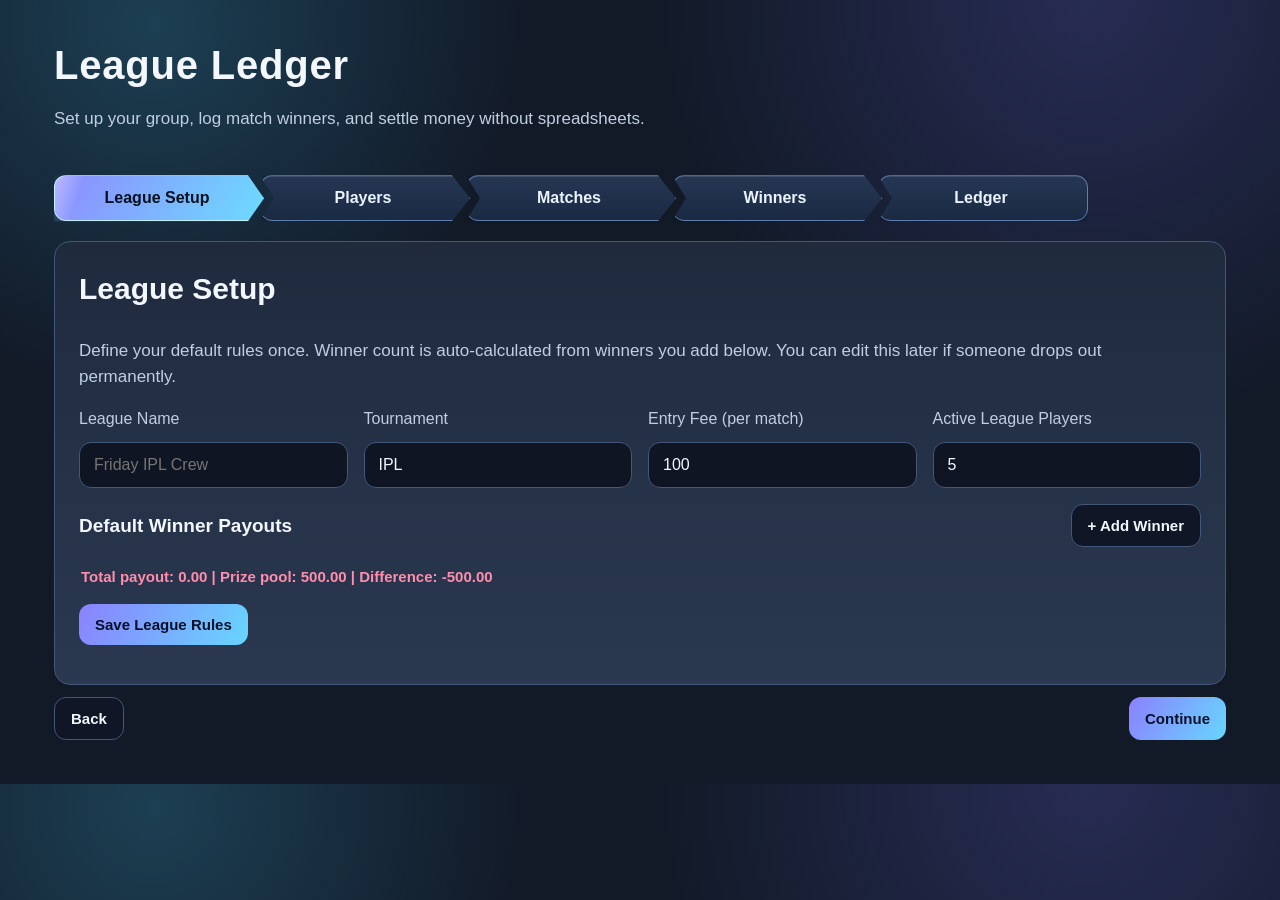
==== static/index.html @ 1a07c6d8 "Built logic engine with prototype" ====
<!doctype html>
<html lang="en">
<head>
  <meta charset="UTF-8">
  <meta name="viewport" content="width=device-width, initial-scale=1.0">
  <title>League Ledger Prototype</title>
  <link rel="stylesheet" href="/static/styles.css">
</head>
<body>
  <header class="shell-header">
    <h1>League Ledger</h1>
    <p>Set up your group, log match winners, and settle money without spreadsheets.</p>
  </header>

  <main class="shell-main">
    <nav class="step-nav" aria-label="Flow steps">
      <button class="step-pill active" data-step="setup">League Setup</button>
      <button class="step-pill" data-step="players">Players</button>
      <button class="step-pill" data-step="matches">Matches</button>
      <button class="step-pill" data-step="winners">Winners</button>
      <button class="step-pill" data-step="ledger">Ledger</button>
    </nav>

    <section class="panel step-panel active" id="step-setup">
      <h2>League Setup</h2>
      <p class="muted">Define your default rules once. Winner count is auto-calculated from winners you add below. You can edit this later if someone drops out permanently.</p>

      <form id="league-form" class="grid">
        <label>League Name
          <input name="name" placeholder="Friday IPL Crew" required>
        </label>
        <label>Tournament
          <input name="tournament" value="IPL" required>
        </label>
        <label>Entry Fee (per match)
          <input type="number" name="entry_fee" value="100" min="1" required>
        </label>
        <label>Active League Players
          <input type="number" name="active_player_count" value="5" min="2" required>
        </label>

        <div class="full">
          <div class="line-head">
            <h3>Default Winner Payouts</h3>
            <button type="button" id="add-default-payout" class="ghost">+ Add Winner</button>
          </div>
          <div id="default-payouts" class="stack"></div>
          <p id="default-payout-total" class="payout-total muted small"></p>
        </div>

        <div class="actions full">
          <button type="submit">Save League Rules</button>
        </div>
      </form>
      <p id="league-state" class="muted small"></p>
    </section>

    <section class="panel step-panel" id="step-players">
      <h2>Players</h2>
      <p class="muted">Add all league participants once, then reuse every match.</p>

      <form id="player-form" class="inline-form">
        <input name="name" placeholder="Enter player name" required>
        <button type="submit">Add Player</button>
      </form>

      <ul id="players-list" class="chips"></ul>
    </section>

    <section class="panel step-panel" id="step-matches">
      <h2>Matches</h2>
      <p class="muted">Create matches for your league. Optional match exceptions are hidden until needed.</p>

      <form id="match-form" class="grid">
        <label>Match Title
          <input name="title" placeholder="CSK vs MI" required>
        </label>
        <label>Match Date
          <input type="date" name="match_date" required>
        </label>

        <label class="full toggle">
          <input type="checkbox" id="enable-overrides"> Enable match-level exception settings
        </label>

        <div id="override-zone" class="full hidden soft-box">
          <label>Override Winner Count
            <input type="number" name="winner_count" min="1">
          </label>
          <div class="line-head">
            <h3>Override Winner Payouts</h3>
            <button type="button" id="add-override-payout" class="ghost">+ Add Winner</button>
          </div>
          <div id="override-payouts" class="stack"></div>
          <p id="override-payout-total" class="payout-total muted small"></p>
        </div>

        <div class="actions full">
          <button type="submit">Add Match</button>
        </div>
      </form>

      <div id="match-feed" class="feed"></div>
    </section>

    <section class="panel step-panel" id="step-winners">
      <h2>Winners</h2>
      <p class="muted">Pick the match, then assign winners rank by rank with searchable selectors.</p>

      <div class="inline-form">
        <select id="match-select"></select>
        <button id="load-winner-form" type="button">Start Assignment</button>
        <button id="mark-cancelled" type="button" class="ghost">Washout / Cancelled</button>
      </div>

      <form id="winners-form" class="stack"></form>
    </section>

    <section class="panel step-panel" id="step-ledger">
      <h2>Ledger</h2>
      <p class="muted">Spent = completed matches x entry fee. Net = won - spent.</p>

      <table>
        <thead>
          <tr><th>Player</th><th>Spent</th><th>Won</th><th>Net</th></tr>
        </thead>
        <tbody id="ledger-body"></tbody>
      </table>
    </section>

    <div class="flow-controls">
      <button type="button" id="prev-step" class="ghost">Back</button>
      <button type="button" id="next-step">Continue</button>
    </div>
  </main>

  <script src="/static/app.js"></script>
</body>
</html>
---- static/styles.css ----
:root {
  --bg: #121a28;
  --panel: #1f2a3d;
  --panel-2: #2a3850;
  --text: #f3f7ff;
  --muted: #c1cee2;
  --accent: #67d6ff;
  --accent-2: #8b81ff;
  --border: #42577a;
  --chip: #1a2538;
  --good: #5ce8a0;
  --bad: #ff8dae;
}

* { box-sizing: border-box; }

body {
  margin: 0;
  font-family: "Avenir Next", "Nunito Sans", "Segoe UI", sans-serif;
  font-size: 17px;
  line-height: 1.55;
  color: var(--text);
  background:
    radial-gradient(circle at 12% 3%, rgba(69, 212, 255, 0.2), transparent 27%),
    radial-gradient(circle at 85% 0, rgba(123, 114, 255, 0.2), transparent 32%),
    var(--bg);
}

.shell-header {
  max-width: 1220px;
  margin: 0 auto;
  padding: 34px 24px 12px;
}

.shell-header h1 {
  margin: 0;
  font-size: 40px;
  letter-spacing: 0.02em;
}

.shell-header p {
  margin-top: 10px;
  color: var(--muted);
}

.shell-main {
  max-width: 1220px;
  margin: 0 auto;
  padding: 14px 24px 44px;
}

.step-nav {
  display: flex;
  flex-wrap: nowrap;
  gap: 0;
  margin-bottom: 18px;
  overflow-x: auto;
  padding-bottom: 2px;
}

.step-pill {
  border: 1px solid #5f7fae;
  color: #eaf3ff;
  background: linear-gradient(180deg, #253654, #1b2a43);
  border-radius: 12px;
  padding: 13px 24px 13px 20px;
  font-size: 16px;
  cursor: pointer;
  font-weight: 700;
  position: relative;
  overflow: hidden;
  min-width: 210px;
  text-align: center;
  clip-path: polygon(0 0, calc(100% - 18px) 0, 100% 50%, calc(100% - 18px) 100%, 0 100%, 14px 50%);
  margin-right: -10px;
  z-index: 1;
  box-shadow: inset 0 1px 0 rgba(255, 255, 255, 0.12), 0 4px 14px rgba(8, 14, 28, 0.35);
}

.step-pill.active {
  background: linear-gradient(120deg, #8f8bff, #6cdbff);
  color: #04101f;
  border: 1px solid rgba(206, 245, 255, 0.9);
  box-shadow: 0 10px 24px rgba(103, 214, 255, 0.36);
  z-index: 3;
}

.step-pill.active::after {
  content: "";
  position: absolute;
  top: -35%;
  left: -28%;
  width: 38%;
  height: 170%;
  transform: rotate(18deg);
  background: linear-gradient(90deg, rgba(255, 255, 255, 0), rgba(255, 255, 255, 0.55), rgba(255, 255, 255, 0));
  animation: stepShine 2.2s ease-in-out infinite;
  pointer-events: none;
}

@keyframes stepShine {
  0% { left: -35%; }
  55% { left: 112%; }
  100% { left: 112%; }
}

.step-pill:first-child {
  clip-path: polygon(0 0, calc(100% - 16px) 0, 100% 50%, calc(100% - 16px) 100%, 0 100%);
}

.step-pill:last-child {
  clip-path: polygon(0 0, 100% 0, 100% 100%, 0 100%, 14px 50%);
  margin-right: 0;
}

.step-pill:only-child {
  clip-path: none;
  border-radius: 12px;
}

.panel {
  display: none;
  background: linear-gradient(180deg, var(--panel), var(--panel-2));
  border: 1px solid var(--border);
  border-radius: 16px;
  padding: 24px;
}

.panel.active { display: block; }

h2 { margin-top: 0; font-size: 30px; }
h3 { margin: 0; font-size: 19px; }

.grid {
  display: grid;
  grid-template-columns: repeat(auto-fit, minmax(240px, 1fr));
  gap: 16px;
}

.full { grid-column: 1 / -1; }

label {
  display: grid;
  gap: 10px;
  color: var(--muted);
  font-size: 16px;
}

input,
select,
textarea {
  width: 100%;
  border: 1px solid var(--border);
  background: #0f1523;
  color: var(--text);
  border-radius: 12px;
  padding: 13px 14px;
  font-size: 16px;
}

button {
  border: none;
  border-radius: 12px;
  padding: 12px 16px;
  font-size: 15px;
  cursor: pointer;
  font-weight: 700;
  color: #061027;
  background: linear-gradient(120deg, var(--accent-2), var(--accent));
}

button.ghost {
  color: var(--text);
  border: 1px solid var(--border);
  background: #101625;
}

.inline-form {
  display: flex;
  align-items: start;
  gap: 10px;
  flex-wrap: wrap;
}

.inline-form input,
.inline-form select {
  min-width: 280px;
  flex: 1;
}

.actions {
  display: flex;
  gap: 10px;
  justify-content: flex-start;
}

.line-head {
  display: flex;
  align-items: center;
  justify-content: space-between;
  gap: 10px;
  margin-bottom: 8px;
}

.stack { display: grid; gap: 10px; }

.payout-row {
  display: grid;
  grid-template-columns: 130px 1fr auto;
  gap: 10px;
  align-items: center;
  background: #152033;
  border: 1px solid var(--border);
  border-radius: 12px;
  padding: 10px;
}

.payout-row .remove {
  background: #2f3b58;
  color: var(--text);
  padding: 8px 10px;
}

.toggle {
  display: flex;
  align-items: center;
  gap: 10px;
}

.toggle input {
  width: auto;
  margin: 0;
}

.hidden { display: none !important; }

.soft-box {
  border: 1px dashed var(--border);
  border-radius: 14px;
  padding: 14px;
}

.chips {
  list-style: none;
  padding: 0;
  margin: 14px 0 0;
  display: grid;
  grid-template-columns: repeat(auto-fit, minmax(190px, 1fr));
  gap: 10px;
}

.chips li {
  background: var(--chip);
  border: 1px solid var(--border);
  border-radius: 12px;
  padding: 12px 14px;
  font-size: 15px;
  display: flex;
  justify-content: space-between;
  align-items: center;
}

.chips .remove {
  background: #2f3b58;
  color: var(--text);
  font-size: 13px;
  padding: 4px 7px;
}

.feed {
  margin-top: 14px;
  display: grid;
  gap: 10px;
}

.feed-item {
  border: 1px solid var(--border);
  background: #0f1523;
  border-radius: 14px;
  padding: 14px;
  color: var(--muted);
}

.rank-card {
  background: #0f1523;
  border: 1px solid var(--border);
  border-radius: 14px;
  padding: 14px;
}

.rank-card h4 {
  margin: 0 0 10px;
  color: #deebff;
  font-size: 21px;
}

.rank-select-row {
  display: grid;
  grid-template-columns: 1fr auto;
  gap: 10px;
  margin-top: 10px;
}

.rank-select-row .remove {
  background: #2f3b58;
  color: var(--text);
}

.muted {
  color: var(--muted);
}

.small {
  font-size: 15px;
}

.flow-controls {
  margin-top: 12px;
  display: flex;
  justify-content: space-between;
  gap: 10px;
}

table {
  width: 100%;
  border-collapse: collapse;
}

th,
td {
  padding: 12px 10px;
  font-size: 16px;
  border-bottom: 1px solid var(--border);
  text-align: left;
}

th {
  color: var(--muted);
  text-transform: uppercase;
  font-size: 13px;
}

.pos { color: var(--good); }
.neg { color: var(--bad); }

@media (max-width: 760px) {
  .payout-row,
  .rank-select-row {
    grid-template-columns: 1fr;
  }

  .flow-controls {
    flex-direction: column;
  }

  .step-nav {
    display: grid;
    grid-template-columns: 1fr;
  }

  .step-pill,
  .step-pill:first-child,
  .step-pill:last-child {
    clip-path: none;
    border-radius: 12px;
    min-width: 0;
    padding: 12px 14px;
    margin-right: 0;
  }

  .flow-controls button {
    width: 100%;
  }
}

.autocomplete {
  position: relative;
}

.suggestions {
  position: absolute;
  top: calc(100% + 6px);
  left: 0;
  right: 0;
  z-index: 40;
  border: 1px solid var(--border);
  border-radius: 12px;
  background: #152033;
  box-shadow: 0 10px 24px rgba(0, 0, 0, 0.35);
  max-height: 220px;
  overflow-y: auto;
  padding: 6px;
  display: grid;
  gap: 4px;
}

.suggestion-item {
  width: 100%;
  text-align: left;
  color: var(--text);
  background: transparent;
  border: 1px solid transparent;
  border-radius: 10px;
  padding: 10px;
  font-size: 15px;
}

.suggestion-item:hover,
.suggestion-item.active {
  background: #1a2236;
  border-color: var(--border);
}


.suggestions.hidden {
  display: none !important;
}
.field-error {
  border-color: var(--bad);
  box-shadow: 0 0 0 1px rgba(255, 141, 174, 0.35);
}

.winner-feedback {
  margin: 0 0 10px;
  border: 1px solid rgba(255, 141, 174, 0.4);
  border-radius: 12px;
  color: #ffd5e2;
  background: rgba(255, 80, 130, 0.12);
  padding: 12px 14px;
  font-size: 15px;
}

.payout-row {
  grid-template-columns: minmax(170px, 220px) 1fr auto;
}

.payout-rank-display {
  display: flex;
  align-items: center;
  gap: 10px;
  color: #cdd9ff;
  font-weight: 700;
  border: 1px solid var(--border);
  border-radius: 12px;
  background: #0b1220;
  padding: 12px 14px;
  font-size: 15px;
}

.rank-icon {
  font-size: 22px;
  line-height: 1;
}

.rank-text {
  font-size: 16px;
  letter-spacing: 0.01em;
}

.payout-total {
  margin: 10px 2px 0;
  font-weight: 700;
  font-size: 15px;
}

.payout-match {
  color: var(--good);
}

.payout-mismatch {
  color: var(--bad);
}

/* Positioning fixes: step flow + winners layout */
.step-nav {
  gap: 2px;
}

.step-pill {
  margin-right: 0;
}

.step-pill + .step-pill {
  margin-left: -6px;
}

#step-winners .inline-form {
  align-items: stretch;
}

#step-winners #load-winner-form {
  min-width: 210px;
}

.winners-stack,
#winners-form {
  margin-top: 14px;
  gap: 14px;
}

.rank-card {
  display: grid;
  gap: 12px;
}

.rank-select-row {
  grid-template-columns: minmax(0, 1fr) auto;
  align-items: center;
  margin-top: 0;
}

.rank-select-row .autocomplete {
  min-width: 0;
  width: 100%;
}

.rank-select-row .remove {
  white-space: nowrap;
  padding: 10px 14px;
}

.rank-card > .ghost {
  justify-self: start;
  margin-top: 2px;
  padding: 8px 14px;
}

@media (max-width: 900px) {
  #step-winners .inline-form {
    flex-direction: column;
    align-items: stretch;
  }

  #step-winners #load-winner-form {
    width: 100%;
    min-width: 0;
  }

  .step-pill + .step-pill {
    margin-left: 0;
  }
}

.rank-consumed {
  display: none !important;
}
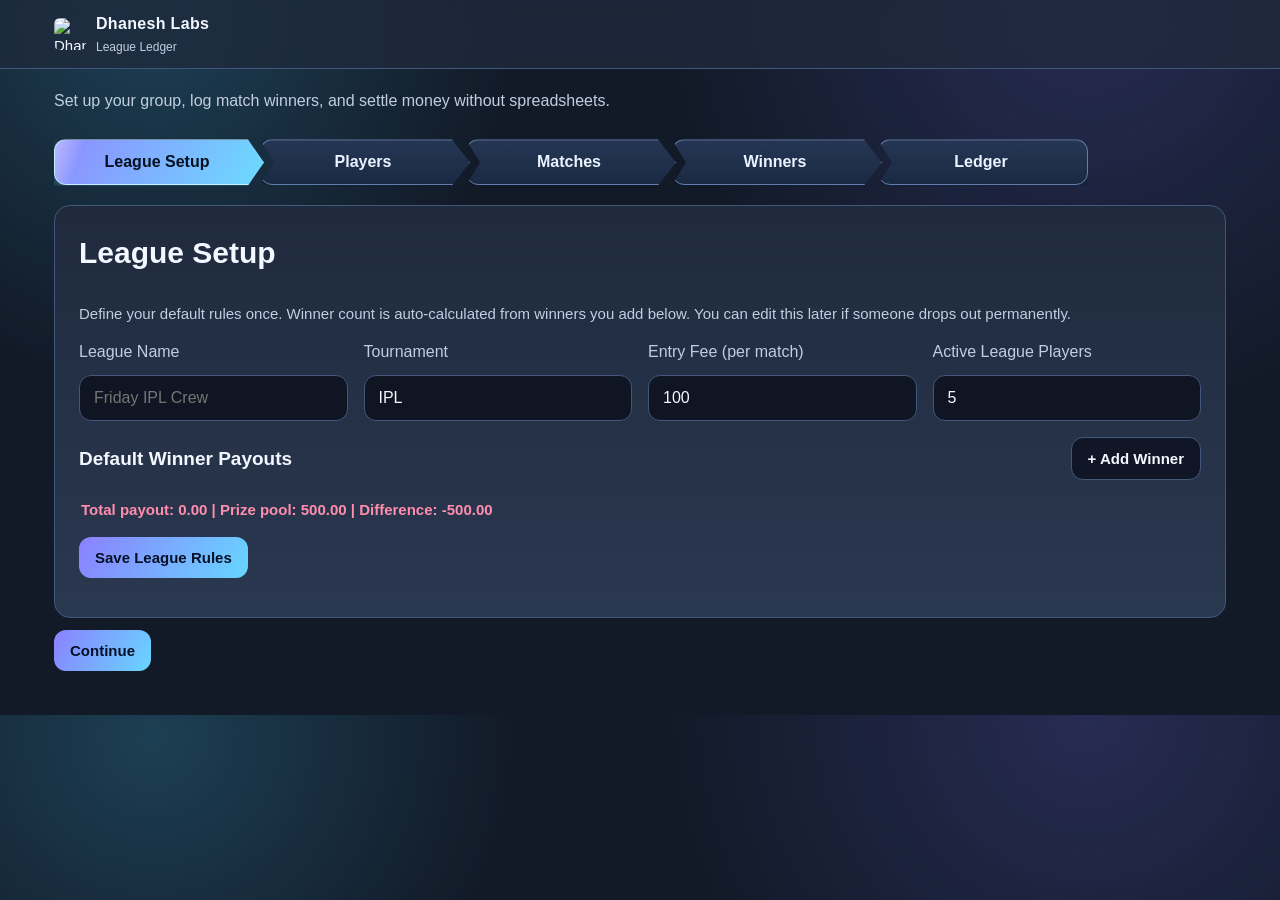
==== commit 6a87ef10: "Updates to logo & logic" ====
--- a/static/index.html
+++ b/static/index.html
@@ -1,14 +1,29 @@
 <!doctype html>
 <html lang="en">
+
 <head>
   <meta charset="UTF-8">
   <meta name="viewport" content="width=device-width, initial-scale=1.0">
   <title>League Ledger Prototype</title>
+  <link rel="icon" type="image/png" href="/favicon.png">
   <link rel="stylesheet" href="/static/styles.css">
 </head>
+
 <body>
+  <!-- Header with Logo -->
+  <header class="app-header">
+    <div class="header-content">
+      <div class="brand">
+        <img src="/logo.png" alt="Dhanesh Labs logo" class="logo" />
+        <div class="brand-text">
+          <span class="brand-name">Dhanesh Labs</span>
+          <span class="app-name">League Ledger</span>
+        </div>
+      </div>
+    </div>
+  </header>
+
   <header class="shell-header">
-    <h1>League Ledger</h1>
     <p>Set up your group, log match winners, and settle money without spreadsheets.</p>
   </header>
 
@@ -23,7 +38,8 @@
 
     <section class="panel step-panel active" id="step-setup">
       <h2>League Setup</h2>
-      <p class="muted">Define your default rules once. Winner count is auto-calculated from winners you add below. You can edit this later if someone drops out permanently.</p>
+      <p class="muted">Define your default rules once. Winner count is auto-calculated from winners you add below. You
+        can edit this later if someone drops out permanently.</p>
 
       <form id="league-form" class="grid">
         <label>League Name
@@ -122,7 +138,12 @@
 
       <table>
         <thead>
-          <tr><th>Player</th><th>Spent</th><th>Won</th><th>Net</th></tr>
+          <tr>
+            <th>Player</th>
+            <th>Spent</th>
+            <th>Won</th>
+            <th>Net</th>
+          </tr>
         </thead>
         <tbody id="ledger-body"></tbody>
       </table>
@@ -136,4 +157,5 @@
 
   <script src="/static/app.js"></script>
 </body>
-</html>
+
+</html>
--- a/static/styles.css
+++ b/static/styles.css
@@ -12,12 +12,14 @@
   --bad: #ff8dae;
 }
 
-* { box-sizing: border-box; }
+* {
+  box-sizing: border-box;
+}
 
 body {
   margin: 0;
   font-family: "Avenir Next", "Nunito Sans", "Segoe UI", sans-serif;
-  font-size: 17px;
+  font-size: 15px;
   line-height: 1.55;
   color: var(--text);
   background:
@@ -26,21 +28,65 @@
     var(--bg);
 }
 
+/* App Header with Logo */
+.app-header {
+  background: rgba(31, 42, 61, 0.8);
+  backdrop-filter: blur(10px);
+  border-bottom: 1px solid var(--border);
+  padding: 0.75rem 0;
+  position: sticky;
+  top: 0;
+  z-index: 100;
+}
+
+.header-content {
+  max-width: 1220px;
+  margin: 0 auto;
+  padding: 0 24px;
+}
+
+.brand {
+  display: flex;
+  align-items: center;
+  gap: 10px;
+}
+
+.logo {
+  width: 32px;
+  height: 32px;
+  border-radius: 6px;
+}
+
+.brand-text {
+  display: flex;
+  flex-direction: column;
+  gap: 1px;
+}
+
+.brand-name {
+  font-size: 16px;
+  font-weight: 600;
+  color: var(--text);
+  letter-spacing: 0.02em;
+}
+
+.app-name {
+  font-size: 12px;
+  color: var(--muted);
+  font-weight: 500;
+}
+
 .shell-header {
   max-width: 1220px;
   margin: 0 auto;
-  padding: 34px 24px 12px;
-}
-
-.shell-header h1 {
+  padding: 20px 24px 12px;
+}
+
+.shell-header p {
   margin: 0;
-  font-size: 40px;
-  letter-spacing: 0.02em;
-}
-
-.shell-header p {
-  margin-top: 10px;
   color: var(--muted);
+  font-size: 16px;
+  line-height: 1.5;
 }
 
 .shell-main {
@@ -99,9 +145,17 @@
 }
 
 @keyframes stepShine {
-  0% { left: -35%; }
-  55% { left: 112%; }
-  100% { left: 112%; }
+  0% {
+    left: -35%;
+  }
+
+  55% {
+    left: 112%;
+  }
+
+  100% {
+    left: 112%;
+  }
 }
 
 .step-pill:first-child {
@@ -126,10 +180,19 @@
   padding: 24px;
 }
 
-.panel.active { display: block; }
-
-h2 { margin-top: 0; font-size: 30px; }
-h3 { margin: 0; font-size: 19px; }
+.panel.active {
+  display: block;
+}
+
+h2 {
+  margin-top: 0;
+  font-size: 30px;
+}
+
+h3 {
+  margin: 0;
+  font-size: 19px;
+}
 
 .grid {
   display: grid;
@@ -137,7 +200,9 @@
   gap: 16px;
 }
 
-.full { grid-column: 1 / -1; }
+.full {
+  grid-column: 1 / -1;
+}
 
 label {
   display: grid;
@@ -202,7 +267,10 @@
   margin-bottom: 8px;
 }
 
-.stack { display: grid; gap: 10px; }
+.stack {
+  display: grid;
+  gap: 10px;
+}
 
 .payout-row {
   display: grid;
@@ -232,7 +300,9 @@
   margin: 0;
 }
 
-.hidden { display: none !important; }
+.hidden {
+  display: none !important;
+}
 
 .soft-box {
   border: 1px dashed var(--border);
@@ -340,10 +410,16 @@
   font-size: 13px;
 }
 
-.pos { color: var(--good); }
-.neg { color: var(--bad); }
+.pos {
+  color: var(--good);
+}
+
+.neg {
+  color: var(--bad);
+}
 
 @media (max-width: 760px) {
+
   .payout-row,
   .rank-select-row {
     grid-template-columns: 1fr;
@@ -415,6 +491,7 @@
 .suggestions.hidden {
   display: none !important;
 }
+
 .field-error {
   border-color: var(--bad);
   box-shadow: 0 0 0 1px rgba(255, 141, 174, 0.35);
@@ -480,7 +557,7 @@
   margin-right: 0;
 }
 
-.step-pill + .step-pill {
+.step-pill+.step-pill {
   margin-left: -6px;
 }
 
@@ -519,7 +596,7 @@
   padding: 10px 14px;
 }
 
-.rank-card > .ghost {
+.rank-card>.ghost {
   justify-self: start;
   margin-top: 2px;
   padding: 8px 14px;
@@ -536,11 +613,11 @@
     min-width: 0;
   }
 
-  .step-pill + .step-pill {
+  .step-pill+.step-pill {
     margin-left: 0;
   }
 }
 
 .rank-consumed {
   display: none !important;
-}
+}
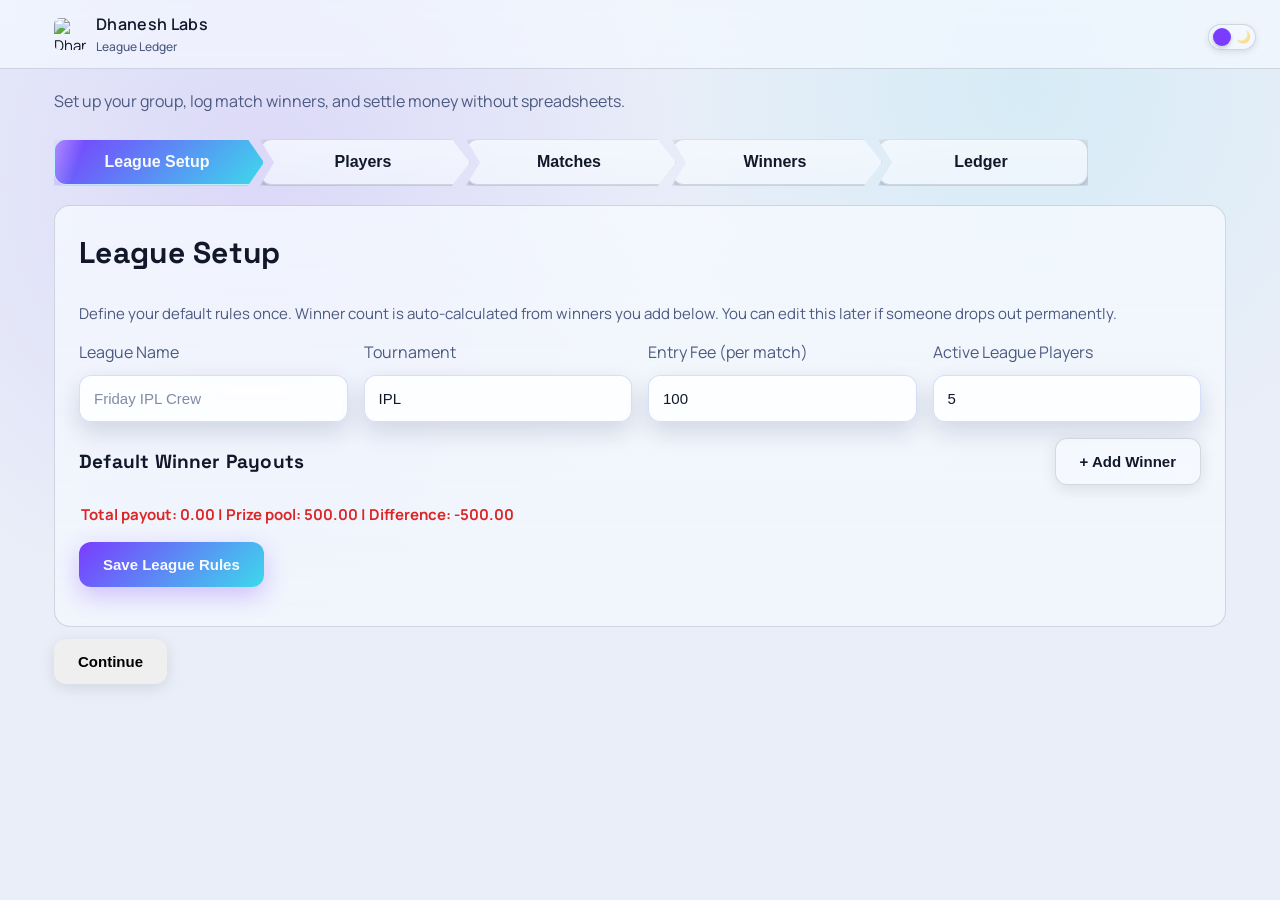
==== commit a3ac3bc8: "Styling changes" ====
--- a/static/index.html
+++ b/static/index.html
@@ -4,12 +4,35 @@
 <head>
   <meta charset="UTF-8">
   <meta name="viewport" content="width=device-width, initial-scale=1.0">
-  <title>League Ledger Prototype</title>
+  <title>League Ledger</title>
+  <link rel="preconnect" href="https://fonts.googleapis.com">
+  <link rel="preconnect" href="https://fonts.gstatic.com" crossorigin>
+  <link
+    href="https://fonts.googleapis.com/css2?family=Space+Grotesk:wght@400;500;600;700&family=Manrope:wght@400;500;600;700&display=swap"
+    rel="stylesheet">
   <link rel="icon" type="image/png" href="/favicon.png">
   <link rel="stylesheet" href="/static/styles.css">
+  <script>
+    (function () {
+      try {
+        var key = "dhaneshlabs-theme";
+        var stored = localStorage.getItem(key);
+        var theme = (stored === "light" || stored === "dark")
+          ? stored
+          : (window.matchMedia && window.matchMedia("(prefers-color-scheme: light)").matches ? "light" : "dark");
+        document.documentElement.setAttribute("data-theme", theme);
+      } catch (e) { }
+    })();
+  </script>
 </head>
 
 <body>
+  <!-- Theme Toggle Button -->
+  <button id="theme-toggle" class="theme-toggle" aria-label="Toggle theme">
+    <span class="theme-icon" id="light-icon">☀️</span>
+    <span class="theme-icon" id="dark-icon">🌙</span>
+  </button>
+
   <!-- Header with Logo -->
   <header class="app-header">
     <div class="header-content">
@@ -87,13 +110,26 @@
       <h2>Matches</h2>
       <p class="muted">Create matches for your league. Optional match exceptions are hidden until needed.</p>
 
-      <form id="match-form" class="grid">
-        <label>Match Title
-          <input name="title" placeholder="CSK vs MI" required>
-        </label>
-        <label>Match Date
-          <input type="date" name="match_date" required>
-        </label>
+      <form id="match-form" class="match-form-grid">
+        <div class="form-row">
+          <div class="form-group">
+            <label for="match_date">Match Date</label>
+            <input type="date" id="match_date" name="match_date" required>
+          </div>
+          <div class="match-vs-inline">
+            <div class="team-input-group">
+              <label for="team1">Home Team</label>
+              <input type="text" id="team1" name="team1" placeholder="Enter team name" required>
+            </div>
+            <div class="vs-divider">
+              <span>VS</span>
+            </div>
+            <div class="team-input-group">
+              <label for="team2">Away Team</label>
+              <input type="text" id="team2" name="team2" placeholder="Enter team name" required>
+            </div>
+          </div>
+        </div>
 
         <label class="full toggle">
           <input type="checkbox" id="enable-overrides"> Enable match-level exception settings
@@ -158,4 +194,4 @@
   <script src="/static/app.js"></script>
 </body>
 
-</html>+</html>
--- a/static/styles.css
+++ b/static/styles.css
@@ -1,36 +1,137 @@
 :root {
-  --bg: #121a28;
-  --panel: #1f2a3d;
-  --panel-2: #2a3850;
-  --text: #f3f7ff;
-  --muted: #c1cee2;
-  --accent: #67d6ff;
-  --accent-2: #8b81ff;
-  --border: #42577a;
-  --chip: #1a2538;
+  --bg: #0b1020;
+  --bg-radial-1: rgba(122, 60, 255, 0.14);
+  --bg-radial-2: rgba(61, 217, 235, 0.14);
+  --panel: rgba(255, 255, 255, 0.07);
+  --panel-2: rgba(255, 255, 255, 0.05);
+  --glass: rgba(255, 255, 255, 0.1);
+  --text: #e6ebf7;
+  --muted: #b0b9d4;
+  --accent: linear-gradient(135deg, #7a3cff, #3dd9eb);
+  --accent-solid: #7a3cff;
+  --accent-2: #ff8bd1;
+  --accent-text: #05060f;
+  --border: rgba(255, 255, 255, 0.14);
+  --chip: rgba(255, 255, 255, 0.08);
+  --input-bg: rgba(255, 255, 255, 0.05);
+  --input-border: rgba(255, 255, 255, 0.22);
+  --input-focus-ring: rgba(122, 60, 255, 0.22);
+  --input-shadow: 0 8px 20px rgba(2, 8, 23, 0.2);
+  --shadow: 0 20px 60px rgba(0, 0, 0, 0.35);
   --good: #5ce8a0;
   --bad: #ff8dae;
 }
 
+[data-theme="light"] {
+  --bg: #e9eef8;
+  --bg-radial-1: rgba(122, 60, 255, 0.12);
+  --bg-radial-2: rgba(61, 217, 235, 0.11);
+  --panel: rgba(246, 250, 255, 0.78);
+  --panel-2: rgba(245, 249, 255, 0.66);
+  --glass: rgba(245, 249, 255, 0.68);
+  --text: #12182a;
+  --muted: #4c5a80;
+  --accent: linear-gradient(135deg, #7a3cff, #3dd9eb);
+  --accent-solid: #7a3cff;
+  --accent-2: #ff8bd1;
+  --accent-text: #f7f9ff;
+  --border: rgba(26, 37, 72, 0.16);
+  --chip: rgba(122, 60, 255, 0.08);
+  --input-bg: rgba(255, 255, 255, 0.84);
+  --input-border: rgba(36, 77, 227, 0.18);
+  --input-focus-ring: rgba(122, 60, 255, 0.18);
+  --input-shadow: 0 10px 24px rgba(16, 28, 74, 0.14);
+  --shadow: 0 22px 55px rgba(16, 28, 74, 0.18);
+  --good: #059669;
+  --bad: #dc2626;
+}
+
 * {
   box-sizing: border-box;
 }
 
 body {
   margin: 0;
-  font-family: "Avenir Next", "Nunito Sans", "Segoe UI", sans-serif;
+  font-family: "Manrope", "Avenir Next", "Nunito Sans", "Segoe UI", sans-serif;
   font-size: 15px;
   line-height: 1.55;
   color: var(--text);
   background:
-    radial-gradient(circle at 12% 3%, rgba(69, 212, 255, 0.2), transparent 27%),
-    radial-gradient(circle at 85% 0, rgba(123, 114, 255, 0.2), transparent 32%),
+    radial-gradient(circle at 20% 20%, var(--bg-radial-1), transparent 35%),
+    radial-gradient(circle at 80% 10%, var(--bg-radial-2), transparent 30%),
     var(--bg);
+  min-height: 100vh;
+  position: relative;
+}
+
+/* Theme Toggle Button */
+.theme-toggle {
+  position: fixed;
+  top: 1.5rem;
+  right: 1.5rem;
+  background: var(--glass);
+  border: 1px solid var(--border);
+  border-radius: 50px;
+  width: 48px;
+  height: 26px;
+  cursor: pointer;
+  display: flex;
+  align-items: center;
+  justify-content: space-between;
+  padding: 0 4px;
+  transition: all 0.3s ease;
+  z-index: 1000;
+  box-shadow: 0 2px 6px rgba(0, 0, 0, 0.1);
+}
+
+.theme-toggle:hover {
+  border-color: var(--accent-solid);
+  box-shadow: 0 3px 8px rgba(0, 0, 0, 0.15);
+}
+
+.theme-toggle:active {
+  transform: scale(0.98);
+}
+
+.theme-icon {
+  font-size: 12px;
+  transition: all 0.3s ease;
+  display: inline-block;
+  width: 16px;
+  height: 16px;
+  display: flex;
+  align-items: center;
+  justify-content: center;
+  opacity: 0.5;
+}
+
+.theme-icon.active {
+  opacity: 1;
+}
+
+/* Toggle switch effect */
+.theme-toggle::before {
+  content: '';
+  position: absolute;
+  width: 18px;
+  height: 18px;
+  background: var(--accent-solid);
+  border-radius: 50%;
+  transition: all 0.3s ease;
+  box-shadow: 0 2px 4px rgba(0, 0, 0, 0.2);
+}
+
+[data-theme="dark"] .theme-toggle::before {
+  transform: translateX(22px);
+}
+
+[data-theme="light"] .theme-toggle::before {
+  transform: translateX(0);
 }
 
 /* App Header with Logo */
 .app-header {
-  background: rgba(31, 42, 61, 0.8);
+  background: var(--glass);
   backdrop-filter: blur(10px);
   border-bottom: 1px solid var(--border);
   padding: 0.75rem 0;
@@ -105,9 +206,9 @@
 }
 
 .step-pill {
-  border: 1px solid #5f7fae;
-  color: #eaf3ff;
-  background: linear-gradient(180deg, #253654, #1b2a43);
+  border: 1px solid var(--border);
+  color: var(--text);
+  background: linear-gradient(180deg, var(--panel), var(--panel-2));
   border-radius: 12px;
   padding: 13px 24px 13px 20px;
   font-size: 16px;
@@ -124,10 +225,10 @@
 }
 
 .step-pill.active {
-  background: linear-gradient(120deg, #8f8bff, #6cdbff);
-  color: #04101f;
+  background: var(--accent);
+  color: var(--accent-text);
   border: 1px solid rgba(206, 245, 255, 0.9);
-  box-shadow: 0 10px 24px rgba(103, 214, 255, 0.36);
+  box-shadow: 0 10px 26px rgba(122, 60, 255, 0.35);
   z-index: 3;
 }
 
@@ -187,11 +288,15 @@
 h2 {
   margin-top: 0;
   font-size: 30px;
+  font-family: "Space Grotesk", "Manrope", sans-serif;
+  letter-spacing: 0.01em;
 }
 
 h3 {
   margin: 0;
   font-size: 19px;
+  font-family: "Space Grotesk", "Manrope", sans-serif;
+  letter-spacing: 0.01em;
 }
 
 .grid {
@@ -204,6 +309,150 @@
   grid-column: 1 / -1;
 }
 
+/* Match Form Redesign */
+.match-form-grid {
+  display: flex;
+  flex-direction: column;
+  gap: 2rem;
+}
+
+.form-row {
+  display: grid;
+  grid-template-columns: 250px 1fr;
+  gap: 2rem;
+  align-items: start;
+}
+
+.form-group {
+  display: flex;
+  flex-direction: column;
+  gap: 0.5rem;
+}
+
+.form-group label {
+  font-weight: 500;
+  color: var(--text);
+  font-size: 14px;
+  margin: 0;
+}
+
+.form-group input {
+  padding: 0.875rem;
+  border: 1px solid var(--border);
+  border-radius: 12px;
+  font-size: 15px;
+  background: var(--input-bg);
+  border-color: var(--input-border);
+  color: var(--text);
+  transition: all 0.3s ease;
+  backdrop-filter: blur(10px);
+  box-shadow: var(--input-shadow);
+}
+
+.form-group input:focus {
+  outline: none;
+  border-color: var(--accent-solid);
+  box-shadow: 0 0 0 4px var(--input-focus-ring), var(--input-shadow);
+  background: var(--panel);
+}
+
+.form-group input::placeholder {
+  color: var(--muted);
+  opacity: 0.7;
+}
+
+.match-vs-inline {
+  display: flex;
+  align-items: center;
+  gap: 1.5rem;
+  padding: 1.5rem;
+  background: linear-gradient(170deg, var(--panel), var(--panel-2));
+  border: 1px solid var(--border);
+  border-radius: 16px;
+  backdrop-filter: blur(12px);
+  box-shadow: 0 8px 32px rgba(0, 0, 0, 0.12);
+}
+
+.team-input-group {
+  flex: 1;
+  display: flex;
+  flex-direction: column;
+  gap: 0.5rem;
+}
+
+.team-input-group label {
+  font-weight: 500;
+  color: var(--text);
+  font-size: 14px;
+  margin: 0;
+}
+
+.team-input-group input {
+  padding: 1rem;
+  border: 1px solid var(--input-border);
+  border-radius: 12px;
+  font-size: 15px;
+  font-weight: 500;
+  text-align: center;
+  background: var(--input-bg);
+  color: var(--text);
+  transition: all 0.3s ease;
+  backdrop-filter: blur(8px);
+  box-shadow: var(--input-shadow);
+}
+
+.team-input-group input:focus {
+  outline: none;
+  border-color: var(--accent-solid);
+  box-shadow: 0 0 0 4px var(--input-focus-ring), var(--input-shadow);
+  background: var(--panel);
+}
+
+.team-input-group input::placeholder {
+  color: var(--muted);
+  opacity: 0.6;
+}
+
+.vs-divider {
+  display: flex;
+  align-items: center;
+  justify-content: center;
+  width: 50px;
+  height: 50px;
+  background: var(--accent);
+  color: white;
+  border-radius: 50%;
+  font-weight: 700;
+  font-size: 14px;
+  flex-shrink: 0;
+  box-shadow: 0 8px 24px rgba(122, 60, 255, 0.3), 0 0 0 3px var(--panel);
+  backdrop-filter: blur(8px);
+}
+
+@media (max-width: 768px) {
+  .form-row {
+    grid-template-columns: 1fr;
+    gap: 1rem;
+  }
+
+  .match-vs-inline {
+    flex-direction: column;
+    gap: 1rem;
+    padding: 1rem;
+  }
+
+  .vs-divider {
+    width: 45px;
+    height: 45px;
+    font-size: 12px;
+    order: -1;
+  }
+
+  .team-input-group {
+    width: 100%;
+  }
+}
+
 label {
   display: grid;
   gap: 10px;
@@ -215,29 +464,65 @@
 select,
 textarea {
   width: 100%;
-  border: 1px solid var(--border);
-  background: #0f1523;
-  color: var(--text);
-  border-radius: 12px;
-  padding: 13px 14px;
-  font-size: 16px;
+  padding: 0.875rem;
+  border: 1px solid var(--input-border);
+  border-radius: 12px;
+  font-size: 15px;
+  background: var(--input-bg);
+  color: var(--text);
+  transition: all 0.3s ease;
+  backdrop-filter: blur(10px);
+  box-shadow: var(--input-shadow);
+}
+
+input:focus,
+select:focus,
+textarea:focus {
+  outline: none;
+  border-color: var(--accent-solid);
+  box-shadow: 0 0 0 4px var(--input-focus-ring), var(--input-shadow);
+  background: var(--panel);
+}
+
+input::placeholder,
+textarea::placeholder {
+  color: var(--muted);
+  opacity: 0.7;
 }
 
 button {
+  padding: 0.875rem 1.5rem;
   border: none;
   border-radius: 12px;
-  padding: 12px 16px;
-  font-size: 15px;
+  font-size: 15px;
+  font-weight: 600;
   cursor: pointer;
-  font-weight: 700;
-  color: #061027;
-  background: linear-gradient(120deg, var(--accent-2), var(--accent));
+  transition: all 0.3s ease;
+  backdrop-filter: blur(10px);
+  box-shadow: 0 4px 16px rgba(0, 0, 0, 0.1);
+}
+
+button[type="submit"] {
+  background: var(--accent);
+  color: var(--accent-text);
+  box-shadow: 0 8px 24px rgba(122, 60, 255, 0.3), 0 0 0 3px rgba(255, 255, 255, 0.1);
+}
+
+button[type="submit"]:hover {
+  transform: translateY(-2px);
+  box-shadow: 0 12px 32px rgba(122, 60, 255, 0.4), 0 0 0 3px rgba(255, 255, 255, 0.15);
 }
 
 button.ghost {
-  color: var(--text);
-  border: 1px solid var(--border);
-  background: #101625;
+  background: var(--panel);
+  color: var(--text);
+  border: 1px solid var(--border);
+}
+
+button.ghost:hover {
+  background: var(--chip);
+  border-color: var(--accent-solid);
+  transform: translateY(-1px);
 }
 
 .inline-form {
@@ -277,14 +562,14 @@
   grid-template-columns: 130px 1fr auto;
   gap: 10px;
   align-items: center;
-  background: #152033;
+  background: linear-gradient(170deg, var(--panel), var(--panel-2));
   border: 1px solid var(--border);
   border-radius: 12px;
   padding: 10px;
 }
 
 .payout-row .remove {
-  background: #2f3b58;
+  background: var(--panel-2);
   color: var(--text);
   padding: 8px 10px;
 }
@@ -331,7 +616,7 @@
 }
 
 .chips .remove {
-  background: #2f3b58;
+  background: var(--panel-2);
   color: var(--text);
   font-size: 13px;
   padding: 4px 7px;
@@ -345,14 +630,14 @@
 
 .feed-item {
   border: 1px solid var(--border);
-  background: #0f1523;
+  background: linear-gradient(170deg, var(--panel), var(--panel-2));
   border-radius: 14px;
   padding: 14px;
   color: var(--muted);
 }
 
 .rank-card {
-  background: #0f1523;
+  background: linear-gradient(170deg, var(--panel), var(--panel-2));
   border: 1px solid var(--border);
   border-radius: 14px;
   padding: 14px;
@@ -360,7 +645,7 @@
 
 .rank-card h4 {
   margin: 0 0 10px;
-  color: #deebff;
+  color: var(--text);
   font-size: 21px;
 }
 
@@ -372,7 +657,7 @@
 }
 
 .rank-select-row .remove {
-  background: #2f3b58;
+  background: var(--panel-2);
   color: var(--text);
 }
 
@@ -461,7 +746,7 @@
   z-index: 40;
   border: 1px solid var(--border);
   border-radius: 12px;
-  background: #152033;
+  background: linear-gradient(170deg, var(--panel), var(--panel-2));
   box-shadow: 0 10px 24px rgba(0, 0, 0, 0.35);
   max-height: 220px;
   overflow-y: auto;
@@ -483,7 +768,7 @@
 
 .suggestion-item:hover,
 .suggestion-item.active {
-  background: #1a2236;
+  background: var(--chip);
   border-color: var(--border);
 }
 
@@ -515,11 +800,11 @@
   display: flex;
   align-items: center;
   gap: 10px;
-  color: #cdd9ff;
+  color: var(--text);
   font-weight: 700;
   border: 1px solid var(--border);
   border-radius: 12px;
-  background: #0b1220;
+  background: var(--chip);
   padding: 12px 14px;
   font-size: 15px;
 }
@@ -620,4 +905,4 @@
 
 .rank-consumed {
   display: none !important;
-}+}
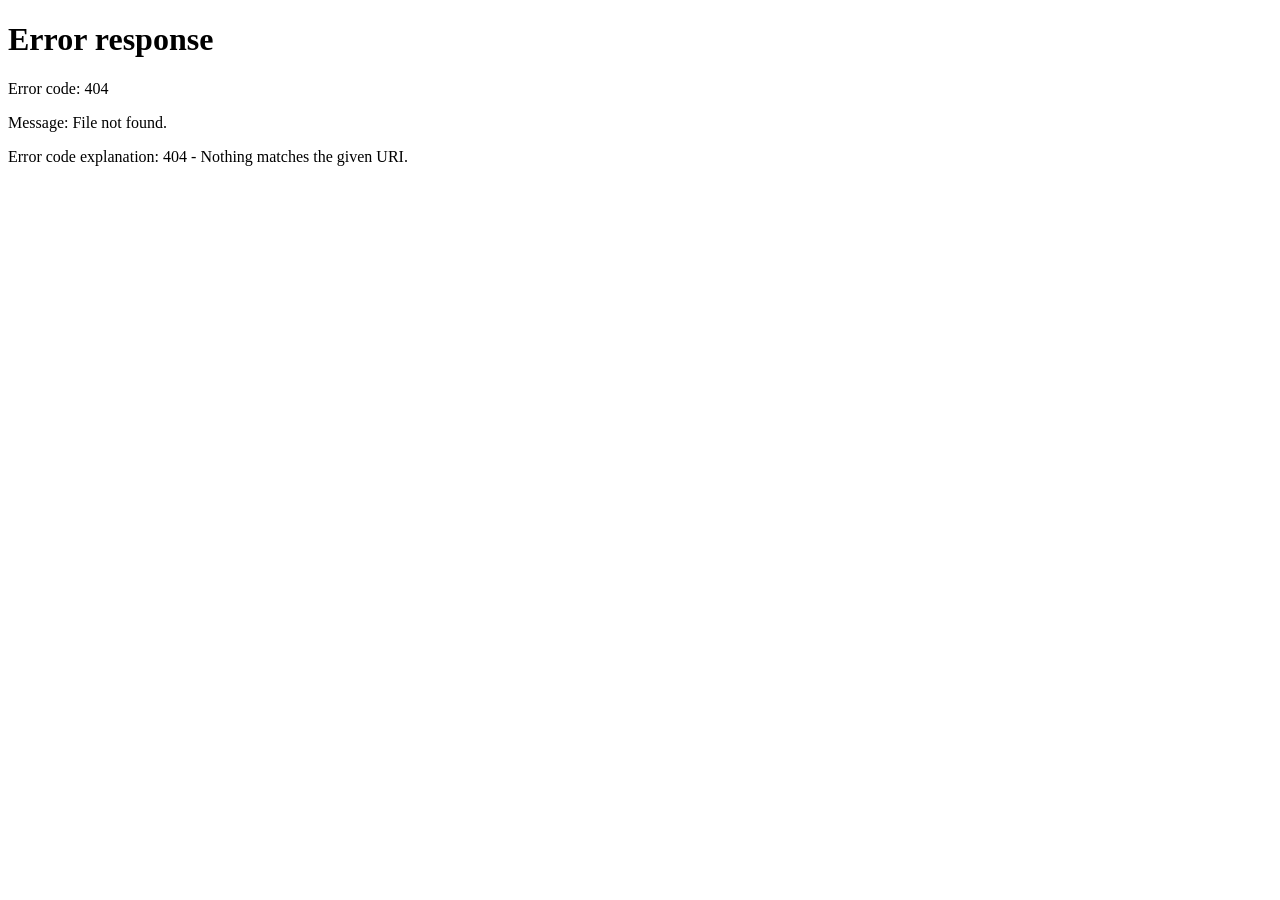
==== commit bb7c3a2d: "Added Authentication" ====
--- a/static/index.html
+++ b/static/index.html
@@ -15,6 +15,11 @@
   <script>
     (function () {
       try {
+        var token = localStorage.getItem("league-ledger-token");
+        if (!token) {
+          window.location.replace("/login");
+          return;
+        }
         var key = "dhaneshlabs-theme";
         var stored = localStorage.getItem(key);
         var theme = (stored === "light" || stored === "dark")
@@ -42,6 +47,14 @@
           <span class="brand-name">Dhanesh Labs</span>
           <span class="app-name">League Ledger</span>
         </div>
+      </div>
+      <div class="header-actions">
+        <select id="top-nav" aria-label="Quick navigation">
+          <option value="/">League Ledger</option>
+          <option value="/stats">Stats Dashboard</option>
+        </select>
+        <span id="auth-role" class="muted small"></span>
+        <button id="logout-btn" type="button" class="ghost">Logout</button>
       </div>
     </div>
   </header>
--- a/static/styles.css
+++ b/static/styles.css
@@ -50,6 +50,11 @@
   box-sizing: border-box;
 }
 
+*::before,
+*::after {
+  box-sizing: border-box;
+}
+
 body {
   margin: 0;
   font-family: "Manrope", "Avenir Next", "Nunito Sans", "Segoe UI", sans-serif;
@@ -144,6 +149,11 @@
   max-width: 1220px;
   margin: 0 auto;
   padding: 0 24px;
+  display: flex;
+  align-items: center;
+  justify-content: space-between;
+  gap: 12px;
+  flex-wrap: wrap;
 }
 
 .brand {
@@ -175,6 +185,22 @@
   font-size: 12px;
   color: var(--muted);
   font-weight: 500;
+}
+
+.header-actions {
+  display: flex;
+  align-items: center;
+  gap: 8px;
+  flex-wrap: wrap;
+}
+
+.header-actions select {
+  min-width: 180px;
+}
+
+.auth-panel {
+  max-width: 520px;
+  margin: 8vh auto 0;
 }
 
 .shell-header {
@@ -463,6 +489,7 @@
 input,
 select,
 textarea {
+  max-width: 100%;
   width: 100%;
   padding: 0.875rem;
   border: 1px solid var(--input-border);
@@ -491,6 +518,7 @@
 }
 
 button {
+  max-width: 100%;
   padding: 0.875rem 1.5rem;
   border: none;
   border-radius: 12px;
@@ -534,8 +562,16 @@
 
 .inline-form input,
 .inline-form select {
-  min-width: 280px;
-  flex: 1;
+  min-width: 0;
+  flex: 1 1 220px;
+}
+
+.grid > *,
+.form-row > *,
+.match-vs-inline > *,
+.rank-select-row > *,
+.inline-form > * {
+  min-width: 0;
 }
 
 .actions {
@@ -613,6 +649,8 @@
   display: flex;
   justify-content: space-between;
   align-items: center;
+  gap: 8px;
+  flex-wrap: wrap;
 }
 
 .chips .remove {
@@ -704,6 +742,68 @@
 }
 
 @media (max-width: 760px) {
+  .header-actions {
+    width: 100%;
+  }
+
+  .header-actions select,
+  .header-actions button {
+    width: 100%;
+  }
+
+  .header-content {
+    padding: 0 14px;
+  }
+
+  .shell-header {
+    padding: 16px 14px 8px;
+  }
+
+  .shell-main {
+    padding: 10px 14px 28px;
+  }
+
+  .panel {
+    padding: 16px;
+    border-radius: 14px;
+  }
+
+  h2 {
+    font-size: 24px;
+  }
+
+  h3 {
+    font-size: 17px;
+  }
+
+  .line-head {
+    flex-wrap: wrap;
+  }
+
+  .line-head > * {
+    min-width: 0;
+  }
+
+  .inline-form {
+    flex-direction: column;
+    align-items: stretch;
+  }
+
+  .inline-form input,
+  .inline-form select,
+  .inline-form button {
+    width: 100%;
+  }
+
+  .match-vs-inline {
+    width: 100%;
+  }
+
+  .team-input-group,
+  .form-group,
+  .autocomplete {
+    width: 100%;
+  }
 
   .payout-row,
   .rank-select-row {
@@ -732,10 +832,35 @@
   .flow-controls button {
     width: 100%;
   }
+
+  .chips {
+    grid-template-columns: 1fr;
+  }
+
+  .theme-toggle {
+    top: 0.75rem;
+    right: 0.75rem;
+  }
+
+  #step-ledger {
+    overflow-x: auto;
+    -webkit-overflow-scrolling: touch;
+  }
+
+  table {
+    min-width: 520px;
+  }
+
+  th,
+  td {
+    font-size: 14px;
+    padding: 10px 8px;
+  }
 }
 
 .autocomplete {
   position: relative;
+  min-width: 0;
 }
 
 .suggestions {
@@ -743,7 +868,7 @@
   top: calc(100% + 6px);
   left: 0;
   right: 0;
-  z-index: 40;
+  z-index: 300;
   border: 1px solid var(--border);
   border-radius: 12px;
   background: linear-gradient(170deg, var(--panel), var(--panel-2));
@@ -903,6 +1028,17 @@
   }
 }
 
+@media (max-width: 760px) {
+  .payout-row,
+  .rank-select-row {
+    grid-template-columns: 1fr;
+  }
+
+  .rank-card > .ghost {
+    justify-self: stretch;
+  }
+}
+
 .rank-consumed {
   display: none !important;
 }
